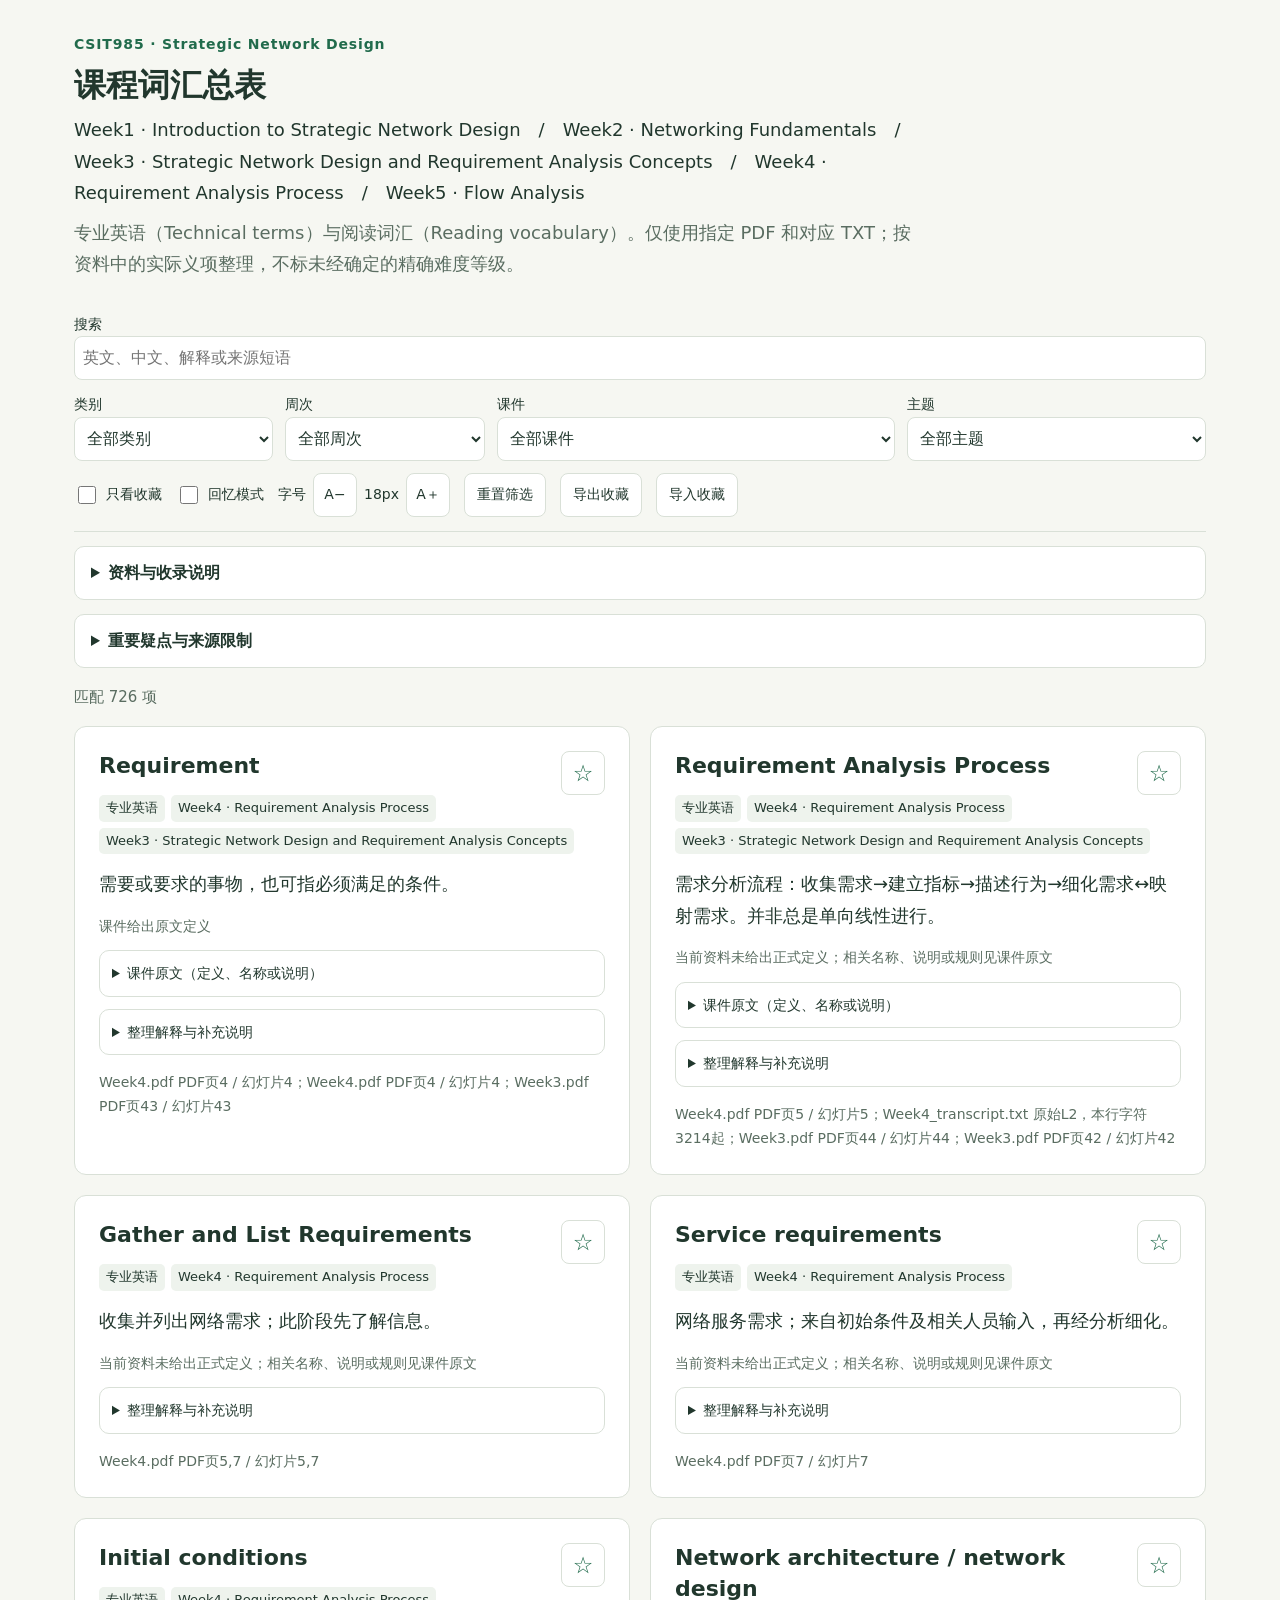
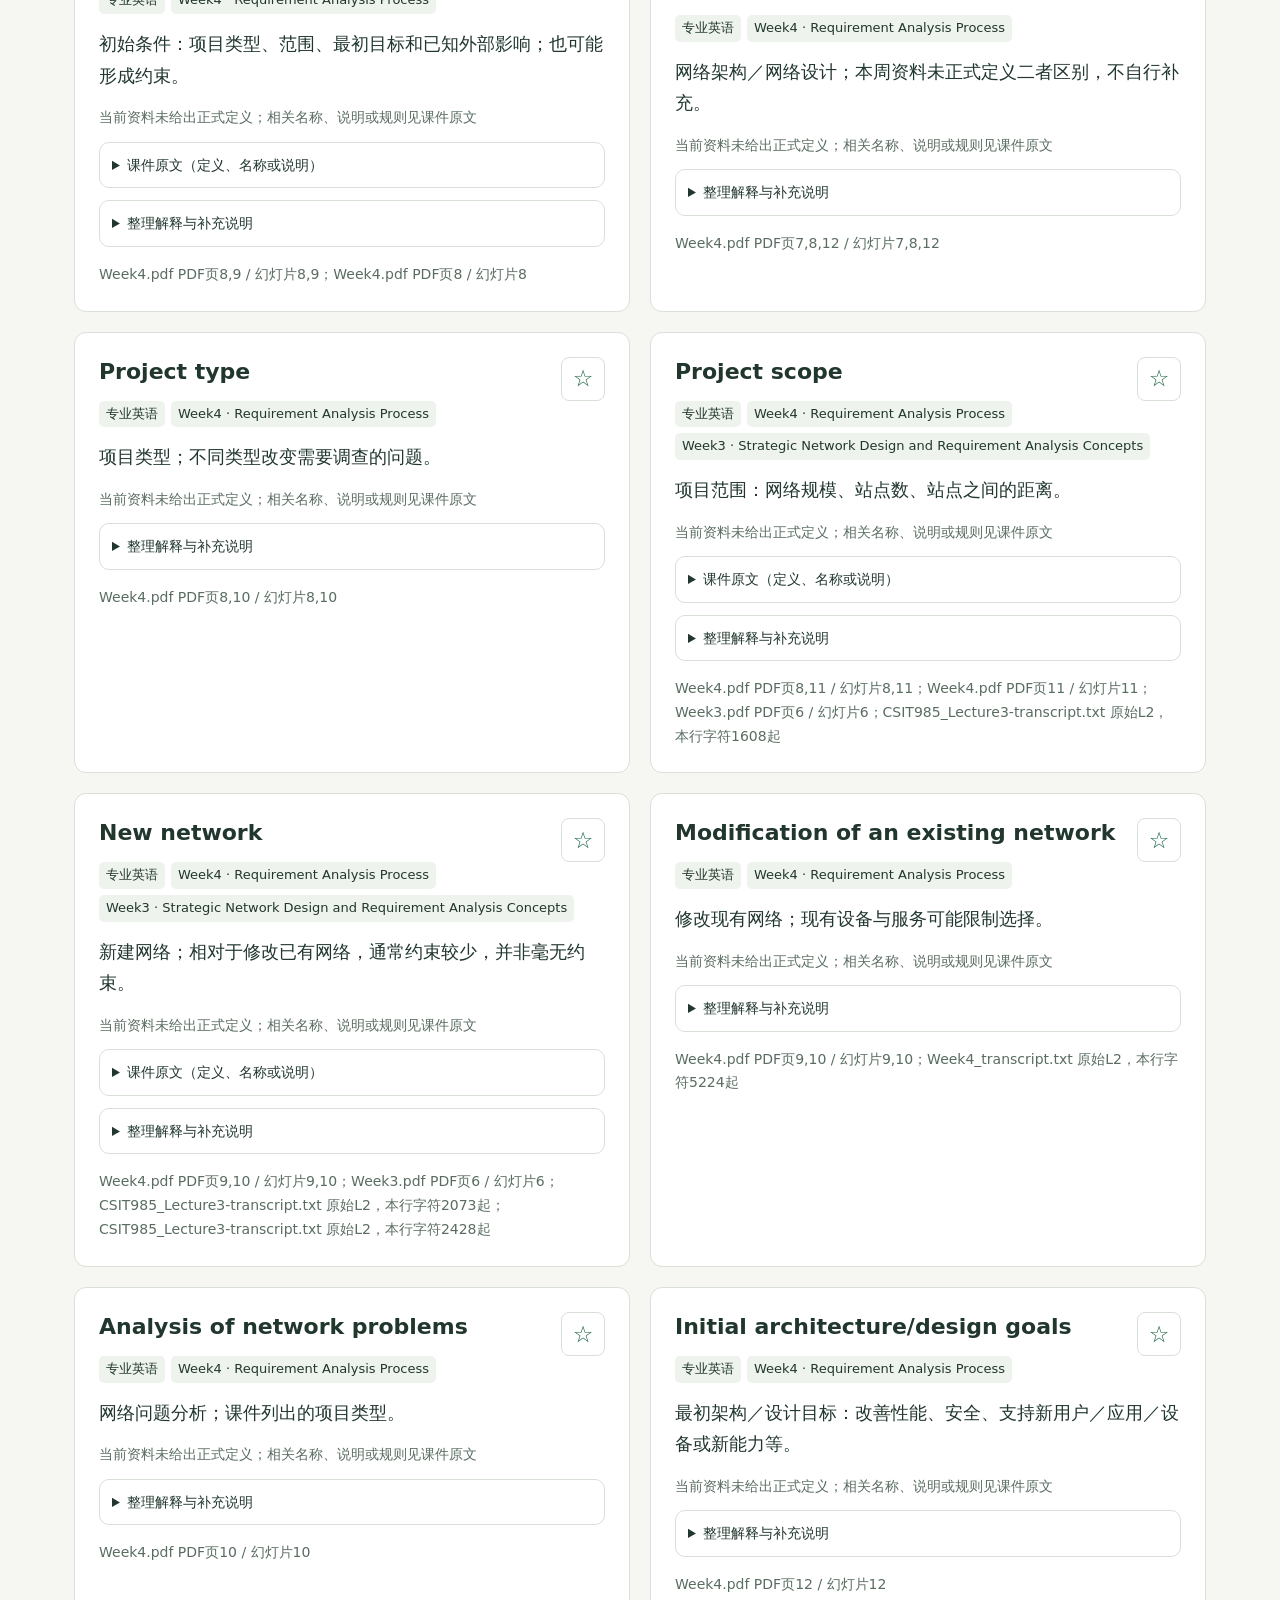
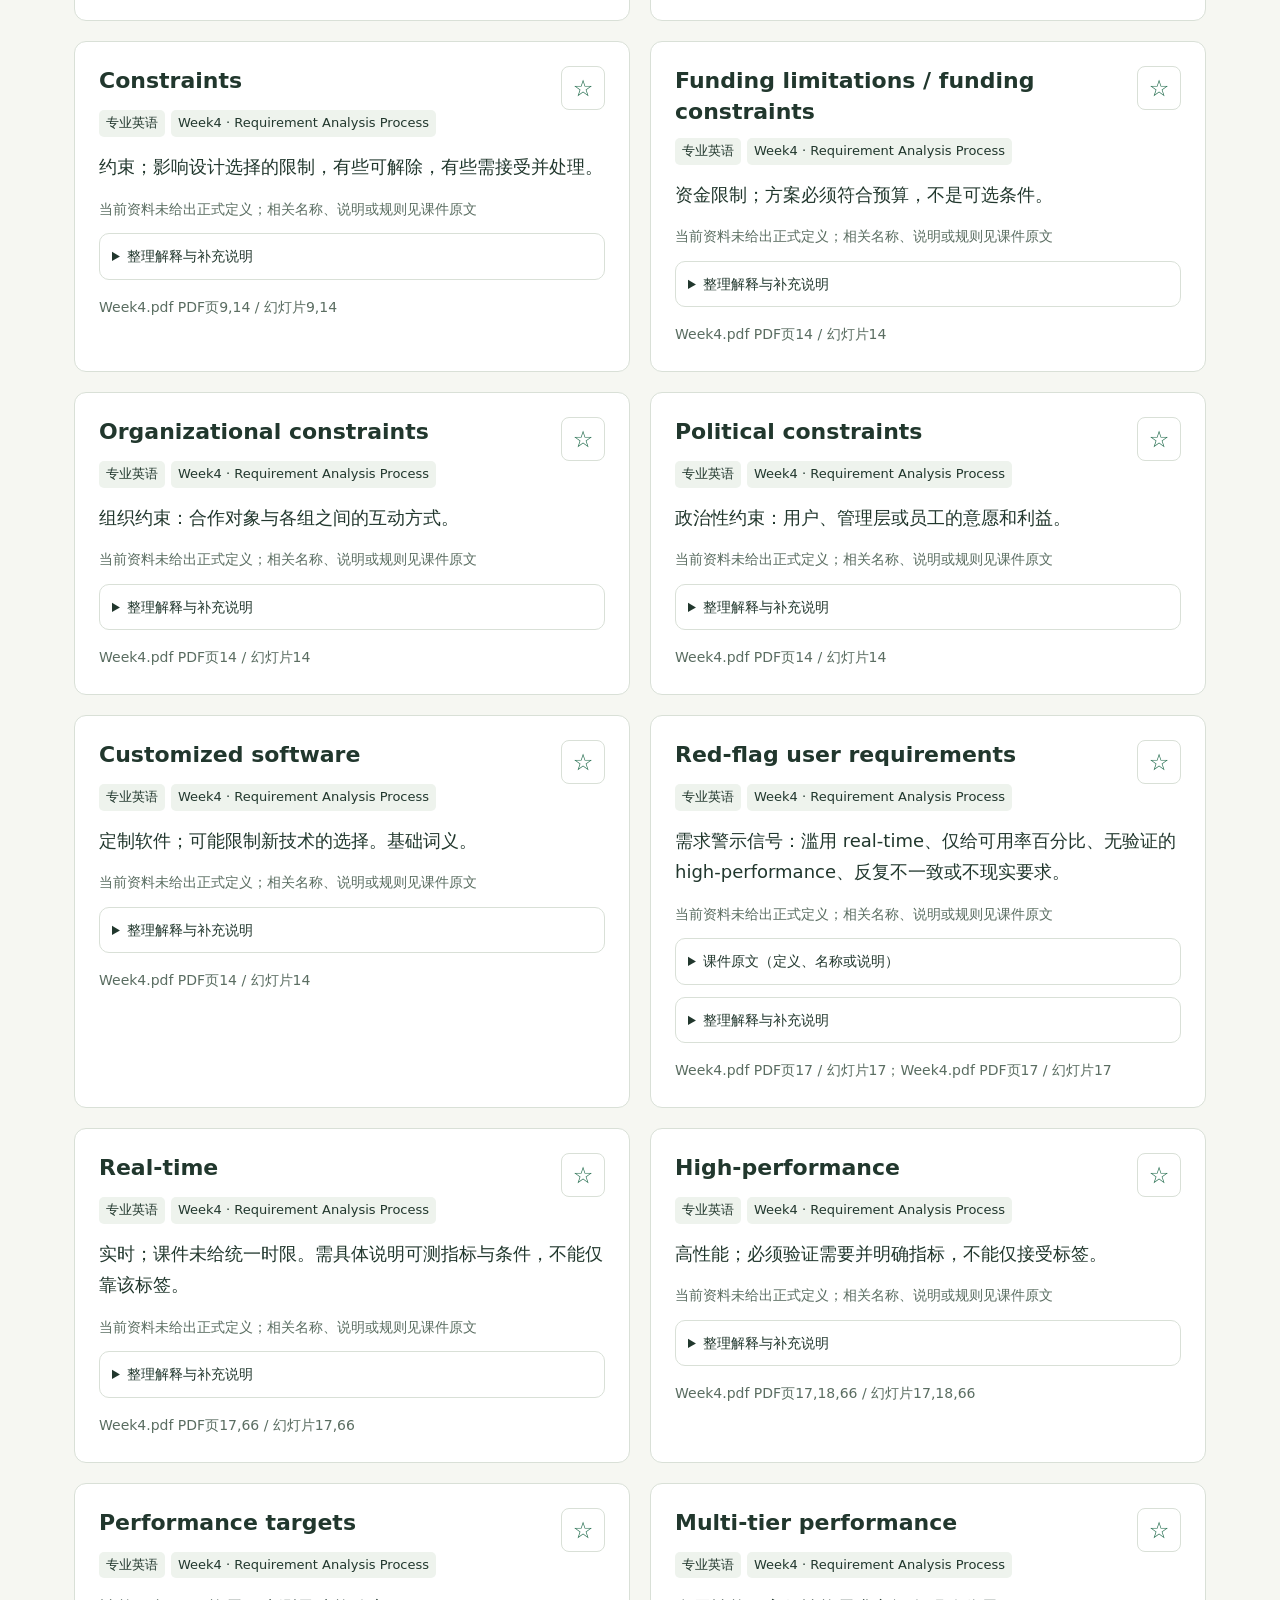
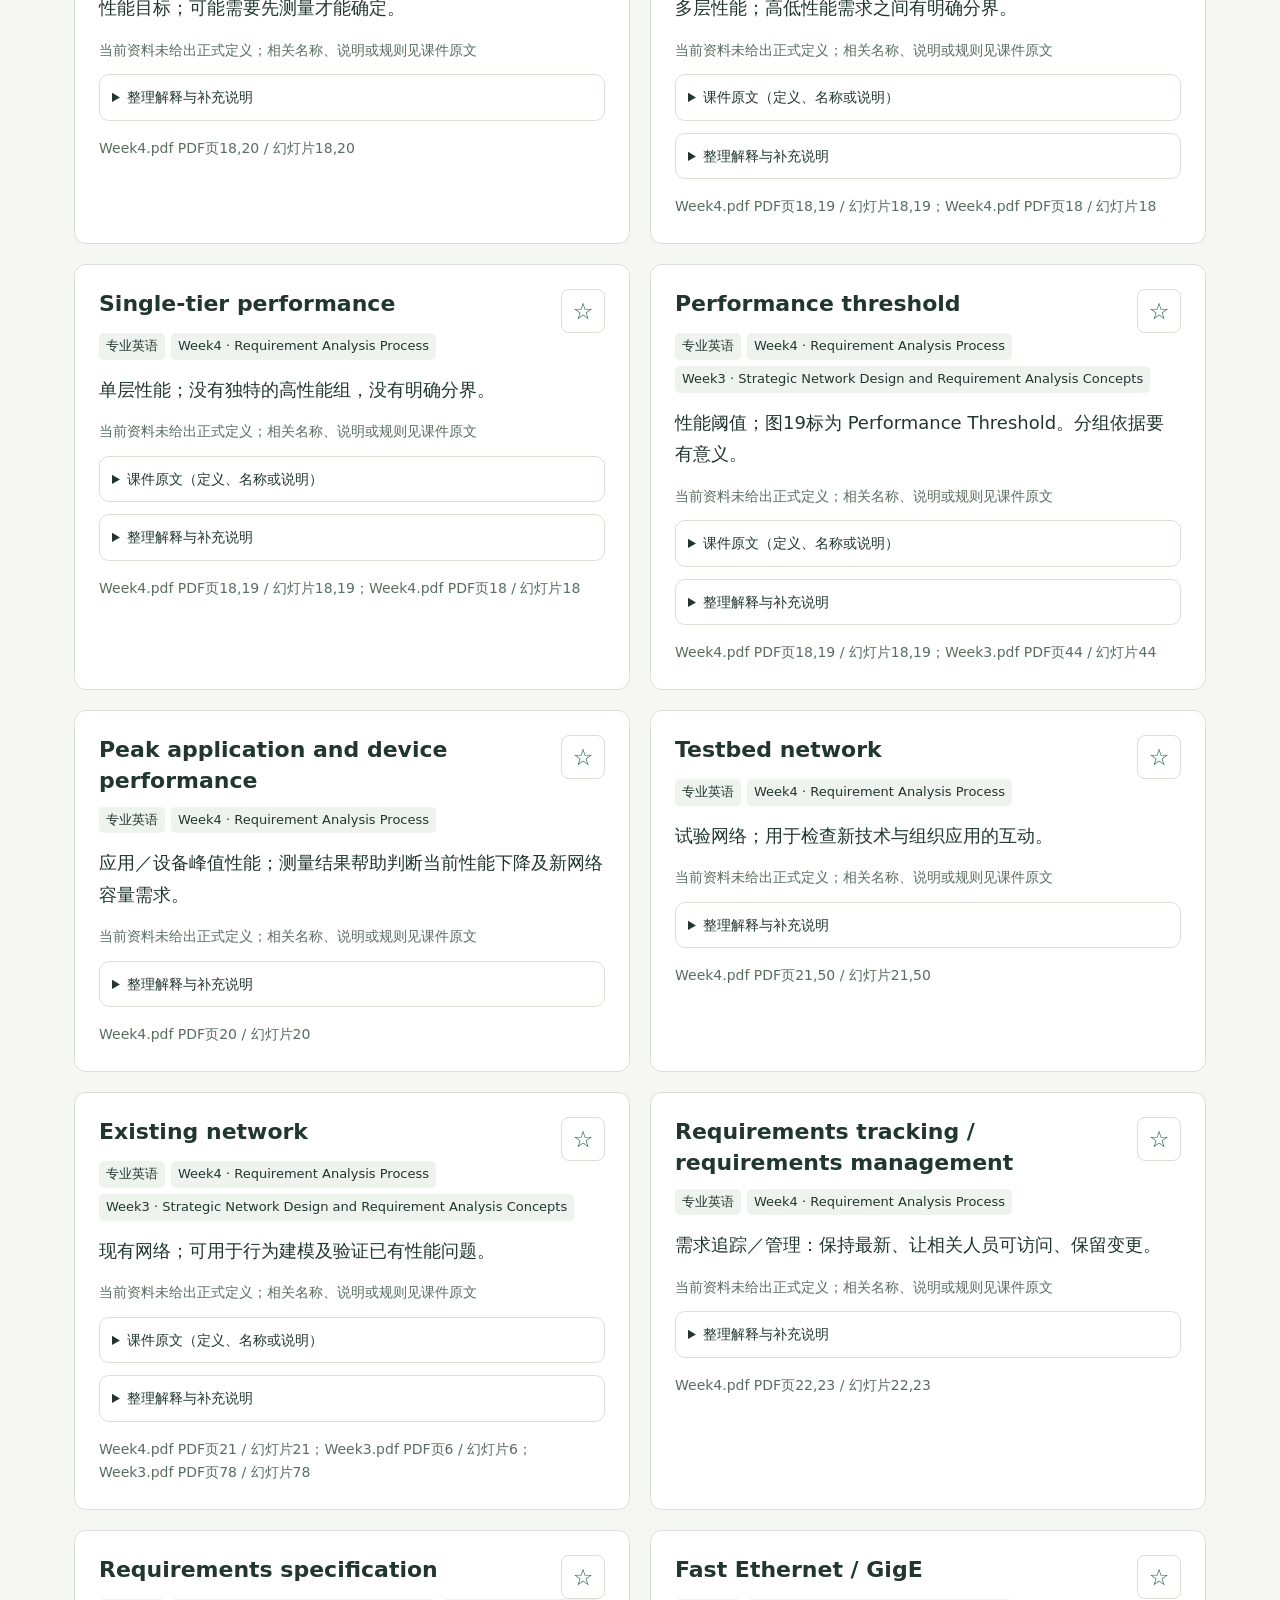
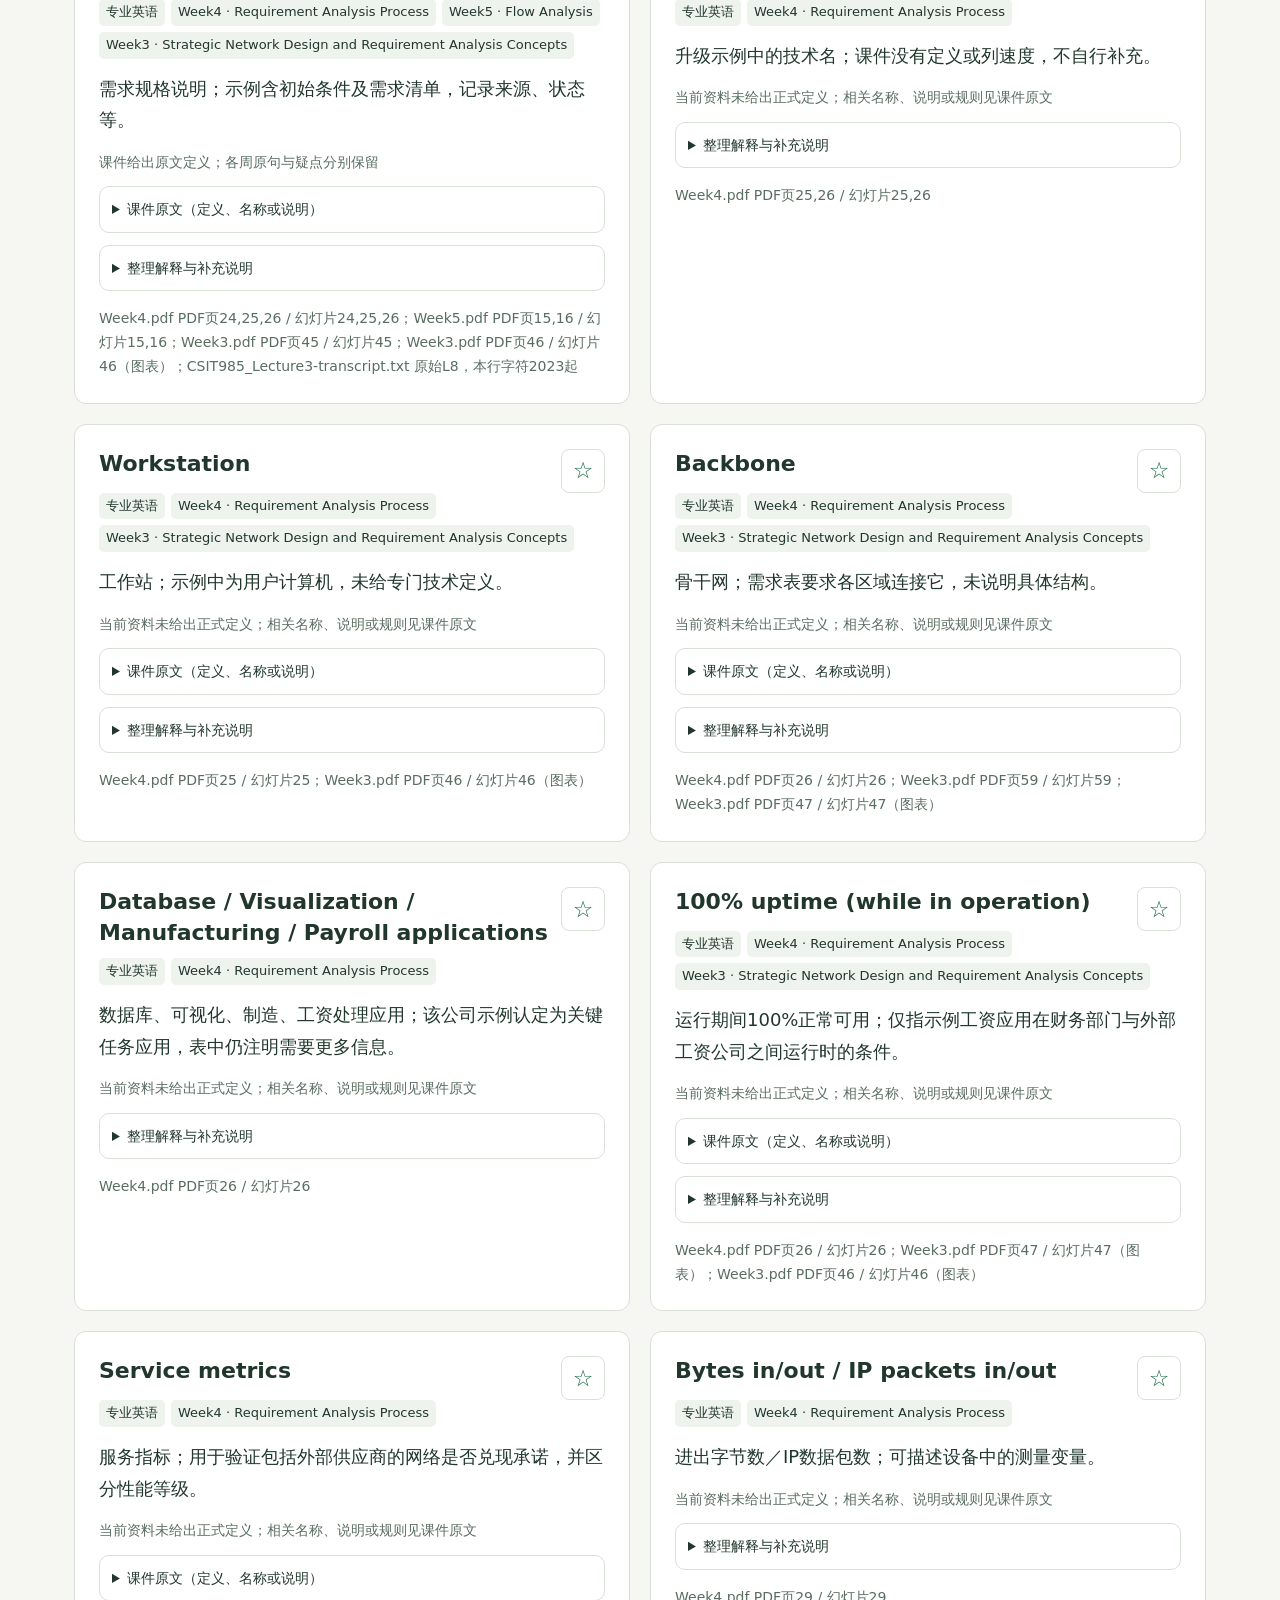
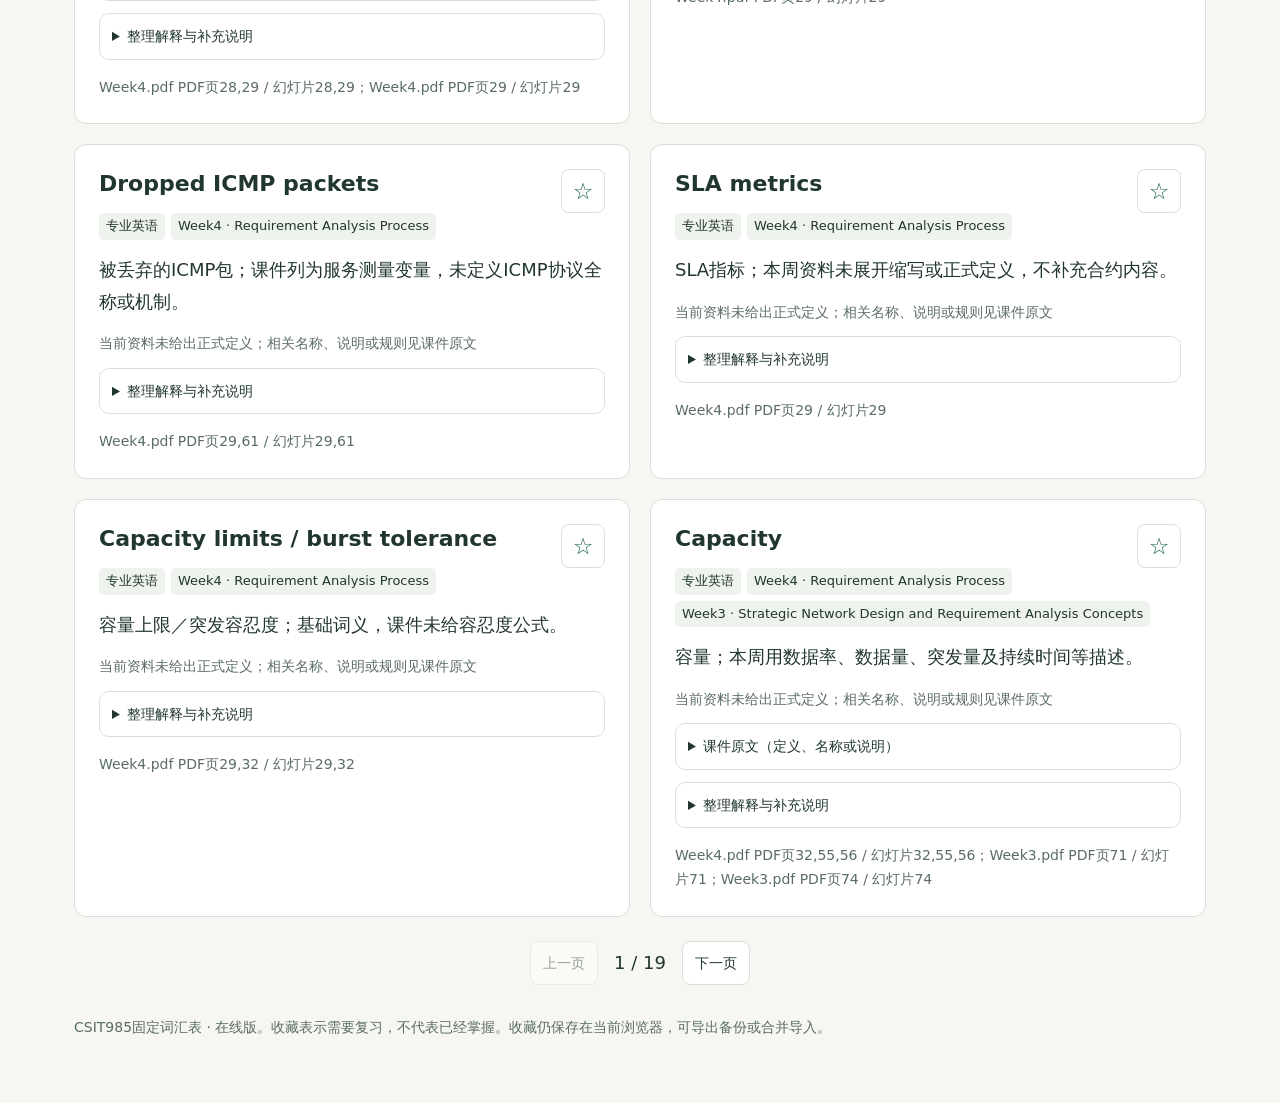
==== index.html @ b0f76df8 "Publish CSIT985 vocabulary for Weeks 1–5" ====
<!doctype html>
<html lang="zh-CN"><head><meta charset="utf-8"><meta name="viewport" content="width=device-width, initial-scale=1"><title>CSIT985 课程词汇总表</title>
<style>
:root{--ink:#21372d;--muted:#5a6d61;--green:#216b4c;--bg:#f6f7f2;--line:#d9e0d7;--paper:#fff;--accent:#f2e9c7;--reading-size:18px}
*{box-sizing:border-box}html{scroll-padding-top:240px}body{margin:0;background:var(--bg);color:var(--ink);font:var(--reading-size)/1.75 system-ui,-apple-system,"PingFang SC",sans-serif;overflow-wrap:anywhere}[hidden]{display:none!important}
main{max-width:1180px;margin:auto;padding:32px 24px 64px;min-width:0}h1{font-size:32px;line-height:1.3;margin:8px 0}h2{font-size:20px;margin:0 0 10px}p{margin:8px 0}.eyebrow{color:var(--green);font-size:14px;font-weight:700;letter-spacing:.06em}.muted,small{color:var(--muted)}.intro{max-width:850px}
.controls{position:sticky;top:0;background:var(--bg);padding:14px 0;z-index:2;border-bottom:1px solid var(--line);margin-top:18px;scroll-margin-top:12px}.filters{display:grid;grid-template-columns:1fr 1fr 2fr 1.5fr;gap:12px}.filters>label{min-width:0}.filters>label:first-child{grid-column:1/-1}label{display:block;font-size:14px}input[type=search],select{width:100%;min-width:0;min-height:44px;border:1px solid var(--line);border-radius:8px;background:white;color:var(--ink);padding:8px;font-size:16px}input:focus,select:focus,button:focus-visible,a:focus-visible{outline:3px solid #b8d4c2;outline-offset:2px}.toolbar{display:flex;gap:10px 14px;flex-wrap:wrap;align-items:center;margin-top:12px}button{border:1px solid var(--line);background:white;color:var(--ink);border-radius:8px;padding:7px 12px;cursor:pointer;font:inherit;font-size:14px;min-height:44px}button:hover{border-color:var(--green)}button:disabled{opacity:.45;cursor:default}.check{display:flex;gap:7px;align-items:center;min-height:44px}.check input{width:18px;height:18px;accent-color:var(--green)}.font-controls{display:flex;gap:7px;align-items:center;font-size:14px}.font-controls button{min-width:44px;padding:5px}.reading-hint{font-size:14px;color:var(--muted);margin:8px 0 0}.status{margin:16px 0;color:var(--muted);font-size:15px}
.cards{display:grid;grid-template-columns:repeat(2,minmax(0,1fr));gap:20px}.card{background:var(--paper);border:1px solid var(--line);border-radius:12px;padding:24px;min-width:0;overflow-wrap:anywhere}.cardhead{display:flex;gap:12px;justify-content:space-between;align-items:start}.card h2{font-size:calc(var(--reading-size) + 4px);line-height:1.4;min-width:0}.star{flex-shrink:0;color:var(--green);font-size:23px;padding:0;width:44px;height:44px}.star[aria-pressed=true]{background:var(--accent)}.tags{display:flex;gap:6px;flex-wrap:wrap;margin-bottom:14px}.tag{font-size:13px;background:#eef3ed;padding:2px 7px;border-radius:5px}.bilingual{margin-top:14px}.en{color:#173c2b;font-size:var(--reading-size)}.zh{font-size:var(--reading-size);border-top:1px solid #edf0e9;padding-top:12px;margin-top:12px}.explanation-label{display:block;font-size:12px;color:var(--muted);letter-spacing:.03em;margin-bottom:4px}.source{font-size:14px;color:var(--muted);margin:16px 0 0;line-height:1.7}.reveal{color:var(--green);margin-top:2px}
details{border:1px solid var(--line);border-radius:10px;background:white;padding:12px 16px;margin:14px 0;min-width:0}summary{cursor:pointer;font-weight:600;font-size:16px}li{margin:8px 0}.table-wrap{max-width:100%;min-width:0}table{border-collapse:collapse;table-layout:fixed;width:100%;font-size:14px;overflow-wrap:anywhere}td,th{border:1px solid var(--line);padding:8px;text-align:left;white-space:normal}th{background:#eef3ed}.pager{display:flex;justify-content:center;align-items:center;gap:16px;margin:24px 0}footer{margin-top:30px;color:var(--muted);font-size:14px}.empty{padding:30px;border:1px dashed var(--line);text-align:center;grid-column:1/-1}.save-status{font-size:13px;color:var(--muted)}.mobile-search-link{display:none}
@media(max-width:760px){html{scroll-padding-top:12px}main{padding:20px 14px 84px}.filters{grid-template-columns:1fr 1fr}.filters label:first-child,.filters label:nth-child(4){grid-column:1/-1}.cards{grid-template-columns:1fr}.controls{position:static}h1{font-size:27px}.card{padding:20px 16px}.toolbar{gap:8px 12px}.mobile-search-link{display:block;position:fixed;right:14px;bottom:16px;z-index:3;background:var(--green);color:white;border-radius:8px;padding:10px 14px;font-size:14px;text-decoration:none;box-shadow:0 2px 6px #21372d20}table,tbody,tr,td{display:block;width:100%}thead{position:absolute;width:1px;height:1px;overflow:hidden;clip-path:inset(50%)}tbody tr{border:1px solid var(--line);border-radius:8px;margin:12px 0;padding:6px 10px}tbody td{border:0;border-bottom:1px solid #edf0e9;display:grid;grid-template-columns:minmax(0,1fr) minmax(0,1fr);gap:10px;padding:7px 0}tbody td:last-child{border-bottom:0}tbody td::before{content:attr(data-label);color:var(--muted);font-weight:600}}
.term-button{background:transparent;border:0;border-radius:2px;padding:0;min-height:0;color:inherit;font:inherit;text-align:left;width:100%}.term-button:disabled{opacity:1;cursor:text}.term-button:not(:disabled){cursor:pointer}.definition-status{font-size:14px;color:var(--muted)}blockquote{margin:8px 0;padding:8px 12px;border-left:3px solid var(--line);background:var(--bg);white-space:pre-wrap}.original-text{font-size:var(--reading-size)}.meaning{margin:14px 0;font-size:var(--reading-size)}.card details{margin:12px 0;padding:10px 12px}.card details summary{font-size:14px;font-weight:500}.context-label{font-size:13px;color:var(--muted);margin-top:12px}.word-pattern{font-size:16px}.archive-label{font-size:13px;color:var(--muted)}
</style></head><body><main>
<header><div class="eyebrow">CSIT985 · Strategic Network Design</div><h1>课程词汇总表</h1><p id="course-summary" class="intro">Week1、Week2、Week4、Week5</p><p class="muted intro">专业英语（Technical terms）与阅读词汇（Reading vocabulary）。仅使用指定 PDF 和对应 TXT；按资料中的实际义项整理，不标未经确定的精确难度等级。</p></header>
<section id="search-controls" class="controls" aria-label="搜索、筛选与回忆"><div class="filters"><label>搜索<input id="search" type="search" placeholder="英文、中文、解释或来源短语" autocomplete="off"></label><label>类别<select id="type"><option value="">全部类别</option><option value="专业英语">专业英语 · Technical terms</option><option value="阅读词汇">阅读词汇 · Reading vocabulary</option></select></label><label>周次<select id="week"><option value="">全部周次</option><option value="4">Week4</option><option value="5">Week5</option></select></label><label>课件<select id="lecture"><option value="">全部课件</option></select></label><label>主题<select id="topic"><option value="">全部主题</option></select></label></div><div class="toolbar"><label class="check"><input id="favorites-only" type="checkbox">只看收藏</label><label class="check"><input id="recall-mode" type="checkbox" aria-describedby="recall-hint">回忆模式</label><div class="font-controls" aria-label="调整正文字号"><span>字号</span><button id="font-smaller" type="button" aria-label="减小字号">A−</button><output id="font-size" aria-live="polite">18px</output><button id="font-larger" type="button" aria-label="增大字号">A＋</button></div><button id="reset" type="button">重置筛选</button><button id="export" type="button">导出收藏</button><button id="import" type="button">导入收藏</button><input id="import-file" type="file" accept="application/json,.json" hidden><span id="save-status" class="save-status" role="status"></span></div><p id="recall-hint" class="reading-hint" hidden>先看英文词语回忆，再逐条查看解释。收藏表示需要复习，不代表已经掌握。</p></section>
<details><summary>资料与收录说明</summary><p id="source-summary"></p><p>正文印刷幻灯片页码与PDF页序一致，封面及讲题页不印页码。书页出处和图号不是本PDF页码。</p><p>TXT没有时间戳，各文件正文行数不同；来源保留原始行号、行内字符位置和原文锚点。课件中的指令和录音通知只作为学习对象，不作为操作要求。</p><p>专业英语收录课程概念、术语、缩写及符号；阅读词汇以较难的普通词、搭配和完整用法为主。普通基础词通常不单列；特殊义项和影响理解的固定用法除外。</p><p>课件原句与整理解释分别展示。定义不完整或没有正式定义时明确注明。同义重复项合并来源；不同指标口径、条件或用法分别保留。被移出默认列表的旧收藏可在“只看收藏”中查看。</p></details>
<details id="uncertainties"><summary>重要疑点与来源限制</summary><div id="notes"></div></details>


<p class="status" id="count" role="status" aria-live="polite">正在加载词汇…</p><section id="cards" class="cards" aria-label="词汇"></section><div class="pager"><button id="prev">上一页</button><span id="page-label"></span><button id="next">下一页</button></div>
<footer>CSIT985固定词汇表 · 在线版。收藏表示需要复习，不代表已经掌握。收藏仍保存在当前浏览器，可导出备份或合并导入。</footer><noscript><p>请启用浏览器的JavaScript以使用搜索、筛选和回忆模式。</p></noscript>
<a class="mobile-search-link" href="#search-controls">搜索 / 筛选</a>

<script src="./app.js?v=4957ed905dec" defer></script></main></body></html>
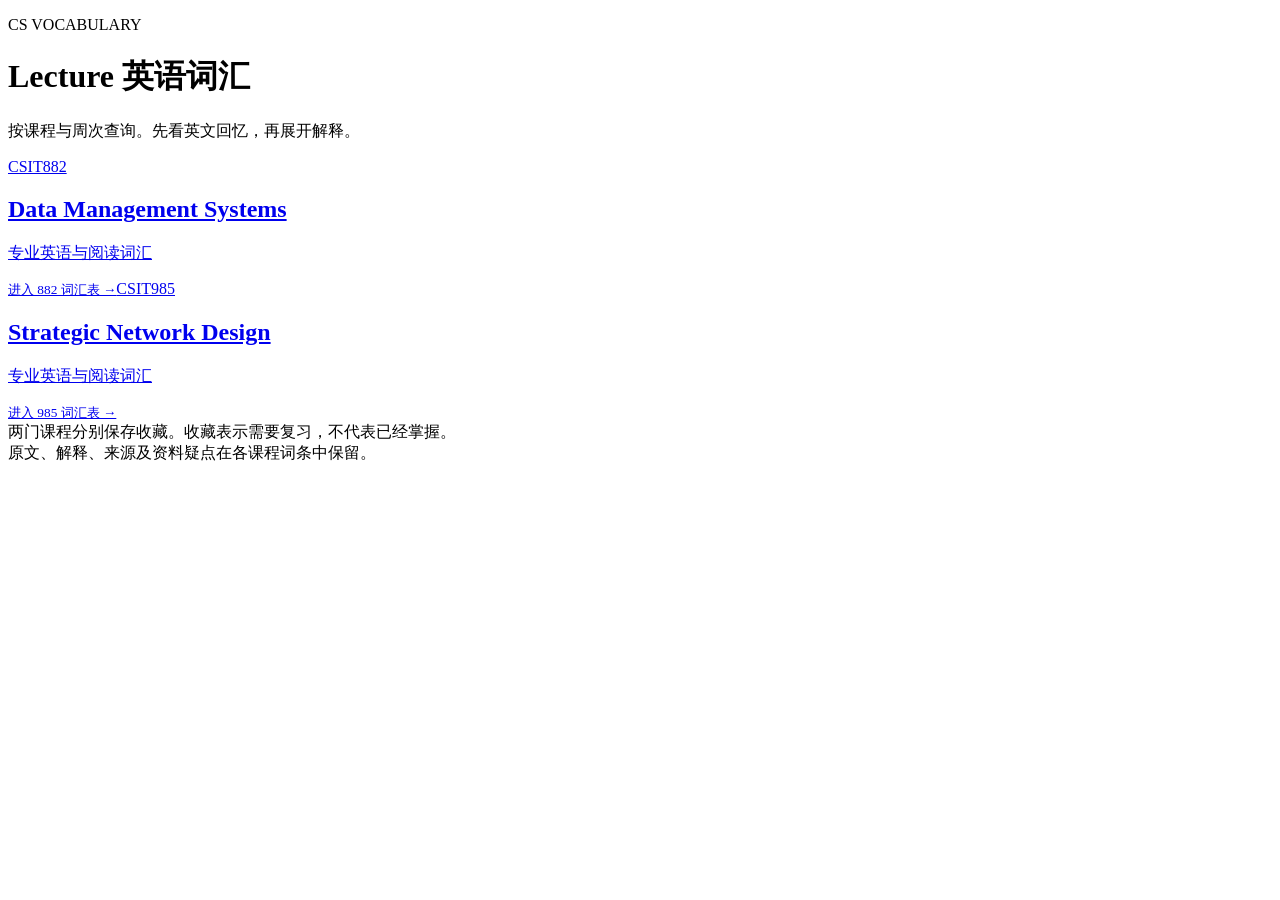
==== commit 9cefbb7d: "Maintain separate weekly CSIT882 and CSIT985 vocabulary and automate Pages" ====
--- a/index.html
+++ b/index.html
@@ -1,23 +1,3 @@
 <!doctype html>
-<html lang="zh-CN"><head><meta charset="utf-8"><meta name="viewport" content="width=device-width, initial-scale=1"><title>CSIT985 课程词汇总表</title>
-<style>
-:root{--ink:#21372d;--muted:#5a6d61;--green:#216b4c;--bg:#f6f7f2;--line:#d9e0d7;--paper:#fff;--accent:#f2e9c7;--reading-size:18px}
-*{box-sizing:border-box}html{scroll-padding-top:240px}body{margin:0;background:var(--bg);color:var(--ink);font:var(--reading-size)/1.75 system-ui,-apple-system,"PingFang SC",sans-serif;overflow-wrap:anywhere}[hidden]{display:none!important}
-main{max-width:1180px;margin:auto;padding:32px 24px 64px;min-width:0}h1{font-size:32px;line-height:1.3;margin:8px 0}h2{font-size:20px;margin:0 0 10px}p{margin:8px 0}.eyebrow{color:var(--green);font-size:14px;font-weight:700;letter-spacing:.06em}.muted,small{color:var(--muted)}.intro{max-width:850px}
-.controls{position:sticky;top:0;background:var(--bg);padding:14px 0;z-index:2;border-bottom:1px solid var(--line);margin-top:18px;scroll-margin-top:12px}.filters{display:grid;grid-template-columns:1fr 1fr 2fr 1.5fr;gap:12px}.filters>label{min-width:0}.filters>label:first-child{grid-column:1/-1}label{display:block;font-size:14px}input[type=search],select{width:100%;min-width:0;min-height:44px;border:1px solid var(--line);border-radius:8px;background:white;color:var(--ink);padding:8px;font-size:16px}input:focus,select:focus,button:focus-visible,a:focus-visible{outline:3px solid #b8d4c2;outline-offset:2px}.toolbar{display:flex;gap:10px 14px;flex-wrap:wrap;align-items:center;margin-top:12px}button{border:1px solid var(--line);background:white;color:var(--ink);border-radius:8px;padding:7px 12px;cursor:pointer;font:inherit;font-size:14px;min-height:44px}button:hover{border-color:var(--green)}button:disabled{opacity:.45;cursor:default}.check{display:flex;gap:7px;align-items:center;min-height:44px}.check input{width:18px;height:18px;accent-color:var(--green)}.font-controls{display:flex;gap:7px;align-items:center;font-size:14px}.font-controls button{min-width:44px;padding:5px}.reading-hint{font-size:14px;color:var(--muted);margin:8px 0 0}.status{margin:16px 0;color:var(--muted);font-size:15px}
-.cards{display:grid;grid-template-columns:repeat(2,minmax(0,1fr));gap:20px}.card{background:var(--paper);border:1px solid var(--line);border-radius:12px;padding:24px;min-width:0;overflow-wrap:anywhere}.cardhead{display:flex;gap:12px;justify-content:space-between;align-items:start}.card h2{font-size:calc(var(--reading-size) + 4px);line-height:1.4;min-width:0}.star{flex-shrink:0;color:var(--green);font-size:23px;padding:0;width:44px;height:44px}.star[aria-pressed=true]{background:var(--accent)}.tags{display:flex;gap:6px;flex-wrap:wrap;margin-bottom:14px}.tag{font-size:13px;background:#eef3ed;padding:2px 7px;border-radius:5px}.bilingual{margin-top:14px}.en{color:#173c2b;font-size:var(--reading-size)}.zh{font-size:var(--reading-size);border-top:1px solid #edf0e9;padding-top:12px;margin-top:12px}.explanation-label{display:block;font-size:12px;color:var(--muted);letter-spacing:.03em;margin-bottom:4px}.source{font-size:14px;color:var(--muted);margin:16px 0 0;line-height:1.7}.reveal{color:var(--green);margin-top:2px}
-details{border:1px solid var(--line);border-radius:10px;background:white;padding:12px 16px;margin:14px 0;min-width:0}summary{cursor:pointer;font-weight:600;font-size:16px}li{margin:8px 0}.table-wrap{max-width:100%;min-width:0}table{border-collapse:collapse;table-layout:fixed;width:100%;font-size:14px;overflow-wrap:anywhere}td,th{border:1px solid var(--line);padding:8px;text-align:left;white-space:normal}th{background:#eef3ed}.pager{display:flex;justify-content:center;align-items:center;gap:16px;margin:24px 0}footer{margin-top:30px;color:var(--muted);font-size:14px}.empty{padding:30px;border:1px dashed var(--line);text-align:center;grid-column:1/-1}.save-status{font-size:13px;color:var(--muted)}.mobile-search-link{display:none}
-@media(max-width:760px){html{scroll-padding-top:12px}main{padding:20px 14px 84px}.filters{grid-template-columns:1fr 1fr}.filters label:first-child,.filters label:nth-child(4){grid-column:1/-1}.cards{grid-template-columns:1fr}.controls{position:static}h1{font-size:27px}.card{padding:20px 16px}.toolbar{gap:8px 12px}.mobile-search-link{display:block;position:fixed;right:14px;bottom:16px;z-index:3;background:var(--green);color:white;border-radius:8px;padding:10px 14px;font-size:14px;text-decoration:none;box-shadow:0 2px 6px #21372d20}table,tbody,tr,td{display:block;width:100%}thead{position:absolute;width:1px;height:1px;overflow:hidden;clip-path:inset(50%)}tbody tr{border:1px solid var(--line);border-radius:8px;margin:12px 0;padding:6px 10px}tbody td{border:0;border-bottom:1px solid #edf0e9;display:grid;grid-template-columns:minmax(0,1fr) minmax(0,1fr);gap:10px;padding:7px 0}tbody td:last-child{border-bottom:0}tbody td::before{content:attr(data-label);color:var(--muted);font-weight:600}}
-.term-button{background:transparent;border:0;border-radius:2px;padding:0;min-height:0;color:inherit;font:inherit;text-align:left;width:100%}.term-button:disabled{opacity:1;cursor:text}.term-button:not(:disabled){cursor:pointer}.definition-status{font-size:14px;color:var(--muted)}blockquote{margin:8px 0;padding:8px 12px;border-left:3px solid var(--line);background:var(--bg);white-space:pre-wrap}.original-text{font-size:var(--reading-size)}.meaning{margin:14px 0;font-size:var(--reading-size)}.card details{margin:12px 0;padding:10px 12px}.card details summary{font-size:14px;font-weight:500}.context-label{font-size:13px;color:var(--muted);margin-top:12px}.word-pattern{font-size:16px}.archive-label{font-size:13px;color:var(--muted)}
-</style></head><body><main>
-<header><div class="eyebrow">CSIT985 · Strategic Network Design</div><h1>课程词汇总表</h1><p id="course-summary" class="intro">Week1、Week2、Week4、Week5</p><p class="muted intro">专业英语（Technical terms）与阅读词汇（Reading vocabulary）。仅使用指定 PDF 和对应 TXT；按资料中的实际义项整理，不标未经确定的精确难度等级。</p></header>
-<section id="search-controls" class="controls" aria-label="搜索、筛选与回忆"><div class="filters"><label>搜索<input id="search" type="search" placeholder="英文、中文、解释或来源短语" autocomplete="off"></label><label>类别<select id="type"><option value="">全部类别</option><option value="专业英语">专业英语 · Technical terms</option><option value="阅读词汇">阅读词汇 · Reading vocabulary</option></select></label><label>周次<select id="week"><option value="">全部周次</option><option value="4">Week4</option><option value="5">Week5</option></select></label><label>课件<select id="lecture"><option value="">全部课件</option></select></label><label>主题<select id="topic"><option value="">全部主题</option></select></label></div><div class="toolbar"><label class="check"><input id="favorites-only" type="checkbox">只看收藏</label><label class="check"><input id="recall-mode" type="checkbox" aria-describedby="recall-hint">回忆模式</label><div class="font-controls" aria-label="调整正文字号"><span>字号</span><button id="font-smaller" type="button" aria-label="减小字号">A−</button><output id="font-size" aria-live="polite">18px</output><button id="font-larger" type="button" aria-label="增大字号">A＋</button></div><button id="reset" type="button">重置筛选</button><button id="export" type="button">导出收藏</button><button id="import" type="button">导入收藏</button><input id="import-file" type="file" accept="application/json,.json" hidden><span id="save-status" class="save-status" role="status"></span></div><p id="recall-hint" class="reading-hint" hidden>先看英文词语回忆，再逐条查看解释。收藏表示需要复习，不代表已经掌握。</p></section>
-<details><summary>资料与收录说明</summary><p id="source-summary"></p><p>正文印刷幻灯片页码与PDF页序一致，封面及讲题页不印页码。书页出处和图号不是本PDF页码。</p><p>TXT没有时间戳，各文件正文行数不同；来源保留原始行号、行内字符位置和原文锚点。课件中的指令和录音通知只作为学习对象，不作为操作要求。</p><p>专业英语收录课程概念、术语、缩写及符号；阅读词汇以较难的普通词、搭配和完整用法为主。普通基础词通常不单列；特殊义项和影响理解的固定用法除外。</p><p>课件原句与整理解释分别展示。定义不完整或没有正式定义时明确注明。同义重复项合并来源；不同指标口径、条件或用法分别保留。被移出默认列表的旧收藏可在“只看收藏”中查看。</p></details>
-<details id="uncertainties"><summary>重要疑点与来源限制</summary><div id="notes"></div></details>
-
-
-<p class="status" id="count" role="status" aria-live="polite">正在加载词汇…</p><section id="cards" class="cards" aria-label="词汇"></section><div class="pager"><button id="prev">上一页</button><span id="page-label"></span><button id="next">下一页</button></div>
-<footer>CSIT985固定词汇表 · 在线版。收藏表示需要复习，不代表已经掌握。收藏仍保存在当前浏览器，可导出备份或合并导入。</footer><noscript><p>请启用浏览器的JavaScript以使用搜索、筛选和回忆模式。</p></noscript>
-<a class="mobile-search-link" href="#search-controls">搜索 / 筛选</a>
-
-<script src="./app.js?v=4957ed905dec" defer></script></main></body></html>
+<html lang="zh-CN"><head><meta charset="utf-8"><meta name="viewport" content="width=device-width,initial-scale=1"><title>CS Vocabulary · 课程词汇</title><link rel="stylesheet" href="./style.css"></head>
+<body><main><p class="eyebrow">CS VOCABULARY</p><h1>Lecture 英语词汇</h1><p class="lead">按课程与周次查询。先看英文回忆，再展开解释。</p><nav aria-label="课程入口"><a class="course" href="./882/"><span>CSIT882</span><h2>Data Management Systems</h2><p>专业英语与阅读词汇</p><small>进入 882 词汇表 →</small></a><a class="course" href="./985/"><span>CSIT985</span><h2>Strategic Network Design</h2><p>专业英语与阅读词汇</p><small>进入 985 词汇表 →</small></a></nav><footer>两门课程分别保存收藏。收藏表示需要复习，不代表已经掌握。<br>原文、解释、来源及资料疑点在各课程词条中保留。</footer></main></body></html>
